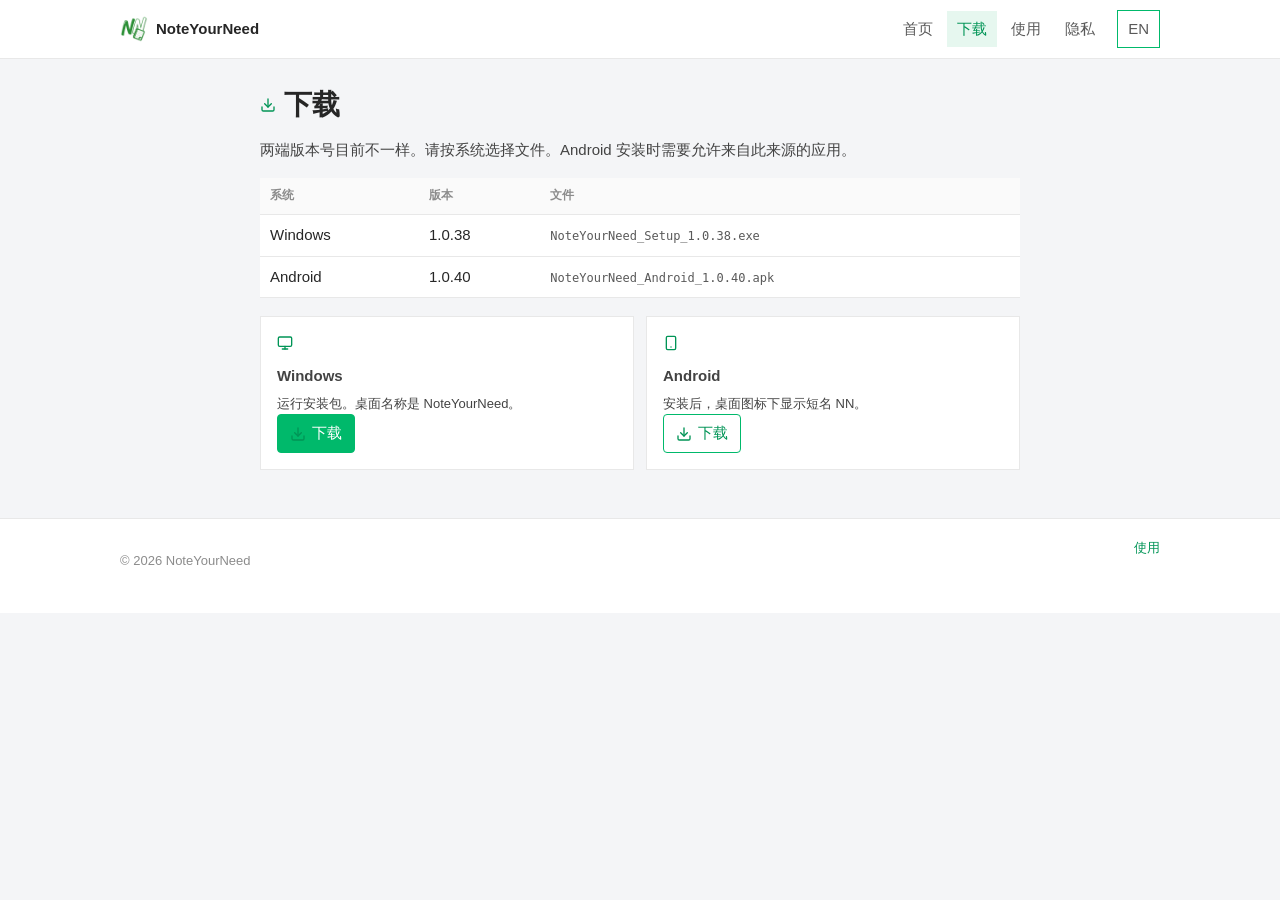
==== html/download.html @ fddf6310 "Publish the NoteYourNeed site." ====
<!DOCTYPE html>
<html lang="zh-Hans">
<head>
  <meta charset="utf-8">
  <meta name="viewport" content="width=device-width, initial-scale=1">
  <title>下载 NoteYourNeed</title>
  <meta name="description" content="下载 NoteYourNeed Windows 1.0.38 安装包或 Android 1.0.40 APK。两端版本号不同。">
  <meta name="robots" content="index, follow">
  <meta name="theme-color" content="#f4f5f7">
  <link rel="canonical" href="download.html">
  <link rel="alternate" hreflang="zh-Hans" href="download.html">
  <link rel="alternate" hreflang="en" href="en-download.html">
  <link rel="alternate" hreflang="x-default" href="download.html">
  <link rel="icon" href="../images/icon.png" type="image/png">
  <meta property="og:title" content="下载 NoteYourNeed">
  <meta property="og:description" content="Windows 1.0.38 与 Android 1.0.40。">
  <meta property="og:image" content="../images/icon.png">
  <meta name="twitter:card" content="summary">
  <link rel="stylesheet" href="../css/style.css">
</head>
<body>
  <a class="skip" href="#main">跳到正文</a>
  <header class="site-header">
    <div class="wrap bar">
      <a class="brand" href="../index.html"><img src="../images/icon.png" width="28" height="28" alt="">NoteYourNeed</a>
      <input class="nav-toggle" type="checkbox" id="nav-toggle">
      <label class="nav-toggle-label" for="nav-toggle">菜单</label>
      <nav class="nav" aria-label="主导航">
        <a href="../index.html">首页</a>
        <a href="download.html" aria-current="page">下载</a>
        <a href="guide.html">使用</a>
        <a href="privacy.html">隐私</a>
        <a class="lang" href="en-download.html" hreflang="en" lang="en">EN</a>
      </nav>
    </div>
  </header>
  <main id="main" class="wrap prose">
    <h1><span class="ico ico-down" aria-hidden="true"></span>下载</h1>
    <p>两端版本号目前不一样。请按系统选择文件。Android 安装时需要允许来自此来源的应用。</p>
    <table>
      <thead>
        <tr><th>系统</th><th>版本</th><th>文件</th></tr>
      </thead>
      <tbody>
        <tr>
          <td>Windows</td>
          <td data-ver="windows">1.0.38</td>
          <td><code data-file="windows">NoteYourNeed_Setup_1.0.38.exe</code></td>
        </tr>
        <tr>
          <td>Android</td>
          <td data-ver="android">1.0.40</td>
          <td><code data-file="android">NoteYourNeed_Android_1.0.40.apk</code></td>
        </tr>
      </tbody>
    </table>
    <ul class="files">
      <li>
        <span class="ico ico-monitor" aria-hidden="true"></span>
        <div>
          <strong>Windows</strong>
          <p>运行安装包。桌面名称是 NoteYourNeed。</p>
        </div>
        <a class="btn" data-download="windows" href="https://pub-40a7fb290d21422a914346f0b0ba2afd.r2.dev/NoteYourNeed_Setup_1.0.38.exe"><span class="ico ico-down" aria-hidden="true"></span>下载</a>
      </li>
      <li>
        <span class="ico ico-phone" aria-hidden="true"></span>
        <div>
          <strong>Android</strong>
          <p>安装后，桌面图标下显示短名 NN。</p>
        </div>
        <a class="btn btn-ghost" data-download="android" href="https://pub-40a7fb290d21422a914346f0b0ba2afd.r2.dev/NoteYourNeed_Android_1.0.40.apk"><span class="ico ico-down" aria-hidden="true"></span>下载</a>
      </li>
    </ul>
  </main>
  <footer class="site-footer">
    <div class="wrap foot">
      <p>© <span data-year>2026</span> NoteYourNeed</p>
      <nav aria-label="页脚"><a href="guide.html">使用</a></nav>
    </div>
  </footer>
  <script src="../js/config.js"></script>
  <script src="../js/main.js"></script>
</body>
</html>
---- css/style.css ----
:root {
  --bg: #f4f5f7;
  --paper: #ffffff;
  --ink: #262626;
  --muted: #8c8c8c;
  --line: #e8e8e8;
  --green: #00b96b;
  --green-dark: #009456;
  --selected: #e6f7ef;
  color-scheme: light;
}

* { box-sizing: border-box; }

html { scroll-behavior: smooth; }

body {
  margin: 0;
  background: var(--bg);
  color: var(--ink);
  font: 15px/1.65 "Segoe UI", "PingFang SC", "Microsoft YaHei", sans-serif;
}

img { display: block; max-width: 100%; }

a { color: var(--green-dark); text-decoration: none; }

a:hover { color: var(--green); }

button, .btn { font: inherit; }

:focus-visible { outline: 2px solid var(--green); outline-offset: 2px; }

.skip {
  position: absolute;
  left: 12px;
  top: -40px;
  background: var(--green-dark);
  color: #fff;
  padding: 6px 10px;
}

.skip:focus { top: 8px; }

.wrap { width: min(1040px, calc(100% - 36px)); margin: 0 auto; }

.site-header {
  position: relative;
  background: var(--paper);
  border-bottom: 1px solid var(--line);
}

.bar {
  display: flex;
  align-items: center;
  justify-content: space-between;
  min-height: 58px;
  gap: 16px;
}

.brand {
  display: flex;
  align-items: center;
  gap: 8px;
  color: var(--ink);
  font-weight: 600;
}

.brand img { width: 28px; height: 28px; border-radius: 6px; }

.nav-toggle { position: absolute; opacity: 0; pointer-events: none; }

.nav-toggle-label { display: none; }

.nav { display: flex; align-items: center; gap: 4px; }

.nav a {
  color: #595959;
  padding: 6px 10px;
}

.nav a[aria-current="page"] {
  color: var(--green-dark);
  background: var(--selected);
}

.lang {
  margin-left: 8px;
  border: 1px solid var(--green);
  color: var(--green-dark);
  padding: 2px 8px;
}

.ico {
  width: 16px;
  height: 16px;
  display: inline-block;
  vertical-align: -3px;
  flex: 0 0 auto;
}

.hero {
  display: flex;
  flex-direction: column;
  gap: 16px;
  padding: 28px 0 8px;
}

.lead {
  display: grid;
  grid-template-columns: minmax(0, 1fr) auto;
  grid-template-areas:
    "title actions"
    "lede fine";
  gap: 8px 32px;
  align-items: end;
  padding-bottom: 8px;
}

.lead h1 { grid-area: title; margin: 0; }

.lead .lede { grid-area: lede; }

.lead .actions { grid-area: actions; margin: 0; align-self: end; }

.lead .fine { grid-area: fine; }

h1, h2, h3 { font-weight: 600; line-height: 1.3; }

h1 { font-size: 28px; margin: 0 0 8px; }

h2 { font-size: 16px; margin: 0 0 12px; }

.lede { margin: 0; color: #595959; max-width: 34em; }

.actions {
  display: flex;
  flex-wrap: wrap;
  gap: 8px;
  justify-content: flex-end;
  margin: 0 0 8px;
}

.btn {
  display: inline-flex;
  align-items: center;
  gap: 6px;
  min-height: 34px;
  padding: 6px 12px;
  border: 1px solid var(--green);
  border-radius: 4px;
  background: var(--green);
  color: #fff;
  cursor: pointer;
}

.btn:hover { background: var(--green-dark); border-color: var(--green-dark); color: #fff; }

.btn-ghost {
  background: var(--paper);
  color: var(--green-dark);
}

.btn-ghost:hover { background: var(--selected); color: var(--green-dark); }

.fine { color: var(--muted); font-size: 13px; margin: 0; text-align: right; }

.file, code {
  font-family: Consolas, "Cascadia Mono", monospace;
  font-size: 12px;
  color: #595959;
}

.desk {
  background: var(--paper);
  border: 1px solid var(--line);
  min-height: 320px;
}

.desk-bar {
  display: flex;
  align-items: center;
  gap: 8px;
  height: 36px;
  padding: 0 12px;
  background: #fafafa;
  color: #8c8c8c;
  font-size: 12px;
  border-bottom: 1px solid var(--line);
}

.desk-bar img { width: 16px; height: 16px; border-radius: 4px; }

.desk-bar span:last-child { margin-left: auto; color: var(--green-dark); }

.note-body {
  display: grid;
  grid-template-columns: 196px 1fr;
  min-height: 284px;
}

.tree { list-style: none; margin: 0; padding: 10px 8px; background: var(--paper); }

.tree ul { list-style: none; margin: 0; padding: 0 0 0 12px; }

.tree-label {
  padding: 8px 8px 2px;
  color: var(--muted);
  font-size: 12px;
}

.tree button {
  width: 100%;
  border: 0;
  border-radius: 4px;
  background: transparent;
  color: var(--ink);
  text-align: left;
  padding: 6px 8px;
  cursor: pointer;
}

.tree button:hover { background: #f5f5f5; }

.tree button[aria-current="true"] {
  background: var(--selected);
  color: var(--green-dark);
}

.sheet {
  padding: 22px 24px 28px;
  background: #f7f8f8;
  color: var(--ink);
  min-height: 284px;
  border-left: 1px solid var(--line);
}

.sheet h3 { margin: 0 0 8px; font-size: 18px; }

.sheet p { margin: 0 0 12px; font-size: 15px; line-height: 1.6; }

.snip {
  max-width: 360px;
  padding: 10px 12px;
  border-left: 3px solid var(--green);
  background: var(--paper);
}

.snip b { display: block; color: var(--green-dark); font-size: 12px; }

.snip p { margin: 4px 0 8px; font-family: Consolas, "Cascadia Mono", monospace; }

.snip .btn { min-height: 28px; }

.block { padding: 28px 0 4px; }

.facts, .files {
  list-style: none;
  margin: 0;
  padding: 0;
  display: grid;
  gap: 12px;
}

.facts { grid-template-columns: repeat(3, 1fr); }

.files { grid-template-columns: 1fr 1fr; }

.facts li, .files li {
  display: block;
  padding: 14px 16px 16px;
  background: var(--paper);
  border: 1px solid var(--line);
}

.facts li { border-top: 3px solid var(--green); }

.facts b, .files strong { display: block; margin: 8px 0 4px; font-weight: 600; }

.facts span, .files p { color: #595959; font-size: 13px; margin: 0; }

.facts .ico, .files .ico, .desk-bar .ico, .prose h1 .ico { color: var(--green-dark); }

.site-footer {
  margin-top: 36px;
  padding: 18px 0 28px;
  background: var(--paper);
  border-top: 1px solid var(--line);
  color: var(--muted);
  font-size: 13px;
}

.foot { display: flex; justify-content: space-between; gap: 12px; flex-wrap: wrap; }

.foot nav { display: flex; gap: 14px; }

.prose {
  width: min(760px, calc(100% - 36px));
  margin: 20px auto 0;
  padding: 8px 0 12px;
}

.prose h1 { display: flex; align-items: center; gap: 8px; }

.prose p, .prose li { color: #434343; }

table { width: 100%; border-collapse: collapse; margin: 12px 0 18px; background: var(--paper); }

th, td {
  text-align: left;
  padding: 8px 10px;
  border-bottom: 1px solid var(--line);
  vertical-align: top;
}

th { color: var(--muted); font-size: 12px; font-weight: 600; background: #fafafa; }

.codes { display: flex; gap: 16px; flex-wrap: wrap; margin: 12px 0 20px; }

.codes figure {
  margin: 0;
  padding: 8px;
  background: var(--paper);
  border: 1px solid var(--line);
}

.codes figcaption { color: var(--muted); font-size: 13px; margin-bottom: 6px; }

.codes img { width: 120px; height: 120px; background: #fff; }

.is-done { color: var(--green-dark) !important; }

@media (max-width: 800px) {
  .lead, .note-body, .facts, .files { grid-template-columns: 1fr; }

  .lead { grid-template-areas: "title" "lede" "actions" "fine"; }

  .fine, .actions { text-align: left; justify-content: flex-start; }

  .nav-toggle-label {
    display: inline-flex;
    width: 34px;
    height: 34px;
    align-items: center;
    justify-content: center;
    border: 1px solid var(--line);
    color: transparent;
    background: var(--paper);
    font-size: 0;
  }

  .nav-toggle-label::before {
    content: "";
    width: 16px;
    height: 16px;
    background: url("data:image/svg+xml,%3Csvg xmlns='http://www.w3.org/2000/svg' viewBox='0 0 24 24' fill='none' stroke='%23262626' stroke-width='2' stroke-linecap='round'%3E%3Cpath d='M4 5h16'/%3E%3Cpath d='M4 12h16'/%3E%3Cpath d='M4 19h16'/%3E%3C/svg%3E") center / contain no-repeat;
  }

  .nav {
    display: none;
    position: absolute;
    left: 0;
    right: 0;
    top: 58px;
    z-index: 3;
    flex-direction: column;
    align-items: flex-start;
    padding: 8px 16px 14px;
    background: var(--paper);
    border-bottom: 1px solid var(--line);
  }

  .nav-toggle:checked ~ .nav { display: flex; }
}

@media (prefers-reduced-motion: reduce) {
  html { scroll-behavior: auto; }
}
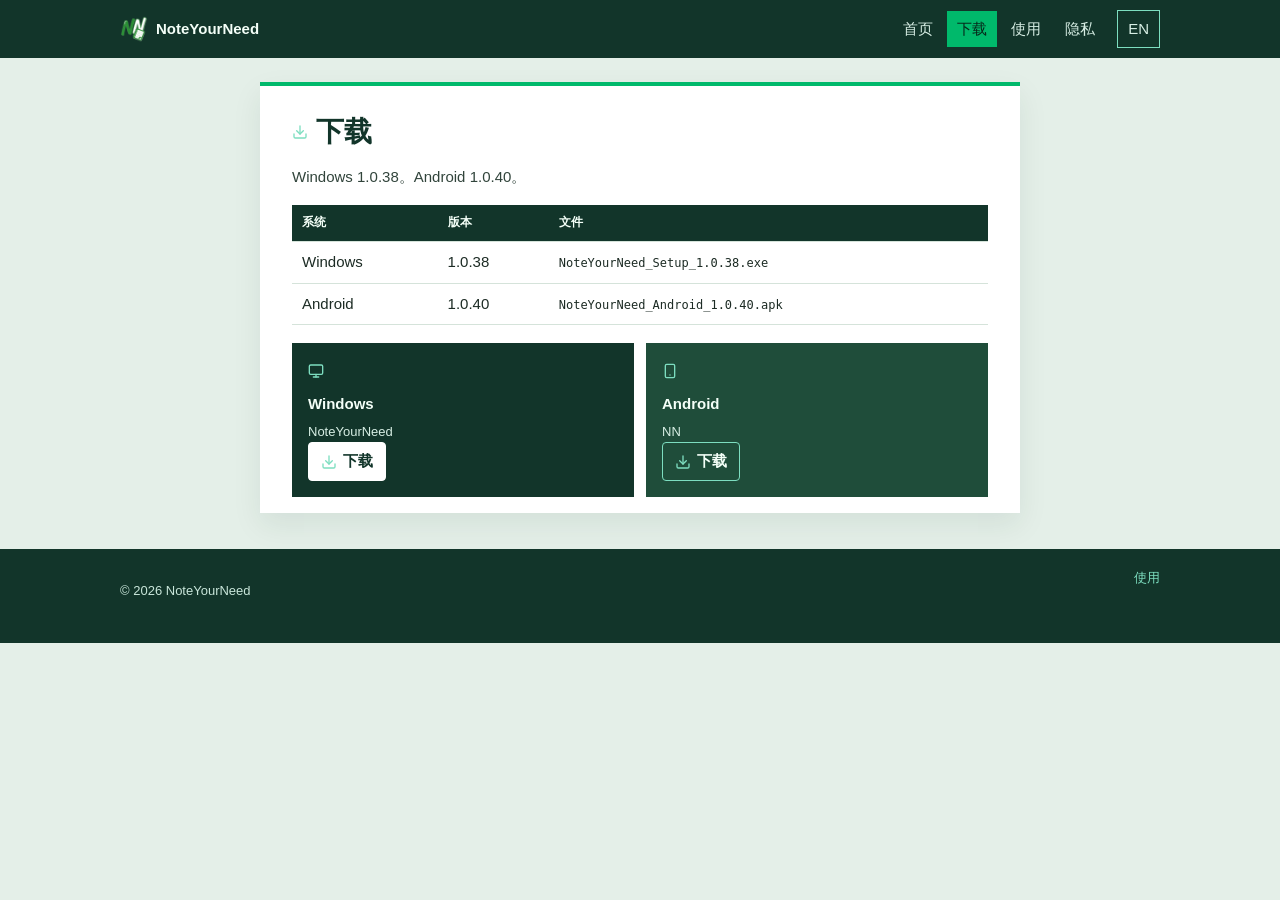
==== commit c8bdb95a: "feat(site): 改用深绿主题并同步应用文案 将页头与首屏改为墨绿配色，并更新主题色与清单颜色。 中英文页面文案改为与应用内提示一致，同时去掉复制成功的按钮反馈。" ====
--- a/html/download.html
+++ b/html/download.html
@@ -6,7 +6,7 @@
   <title>下载 NoteYourNeed</title>
   <meta name="description" content="下载 NoteYourNeed Windows 1.0.38 安装包或 Android 1.0.40 APK。两端版本号不同。">
   <meta name="robots" content="index, follow">
-  <meta name="theme-color" content="#f4f5f7">
+  <meta name="theme-color" content="#12352a">
   <link rel="canonical" href="download.html">
   <link rel="alternate" hreflang="zh-Hans" href="download.html">
   <link rel="alternate" hreflang="en" href="en-download.html">
@@ -36,7 +36,7 @@
   </header>
   <main id="main" class="wrap prose">
     <h1><span class="ico ico-down" aria-hidden="true"></span>下载</h1>
-    <p>两端版本号目前不一样。请按系统选择文件。Android 安装时需要允许来自此来源的应用。</p>
+    <p>Windows <span data-ver="windows">1.0.38</span>。Android <span data-ver="android">1.0.40</span>。</p>
     <table>
       <thead>
         <tr><th>系统</th><th>版本</th><th>文件</th></tr>
@@ -59,7 +59,7 @@
         <span class="ico ico-monitor" aria-hidden="true"></span>
         <div>
           <strong>Windows</strong>
-          <p>运行安装包。桌面名称是 NoteYourNeed。</p>
+          <p>NoteYourNeed</p>
         </div>
         <a class="btn" data-download="windows" href="https://pub-40a7fb290d21422a914346f0b0ba2afd.r2.dev/NoteYourNeed_Setup_1.0.38.exe"><span class="ico ico-down" aria-hidden="true"></span>下载</a>
       </li>
@@ -67,7 +67,7 @@
         <span class="ico ico-phone" aria-hidden="true"></span>
         <div>
           <strong>Android</strong>
-          <p>安装后，桌面图标下显示短名 NN。</p>
+          <p>NN</p>
         </div>
         <a class="btn btn-ghost" data-download="android" href="https://pub-40a7fb290d21422a914346f0b0ba2afd.r2.dev/NoteYourNeed_Android_1.0.40.apk"><span class="ico ico-down" aria-hidden="true"></span>下载</a>
       </li>
--- a/css/style.css
+++ b/css/style.css
@@ -1,12 +1,13 @@
 :root {
-  --bg: #f4f5f7;
+  --bg: #e4efe8;
+  --ink-green: #12352a;
+  --green: #00b96b;
+  --green-dark: #067a48;
   --paper: #ffffff;
-  --ink: #262626;
-  --muted: #8c8c8c;
-  --line: #e8e8e8;
-  --green: #00b96b;
-  --green-dark: #009456;
-  --selected: #e6f7ef;
+  --ink: #1c2b24;
+  --muted: #5f7368;
+  --line: #d5e3da;
+  --sand: #f3e6cf;
   color-scheme: light;
 }
 
@@ -23,7 +24,7 @@
 
 img { display: block; max-width: 100%; }
 
-a { color: var(--green-dark); text-decoration: none; }
+a { color: #0c6b45; text-decoration: none; }
 
 a:hover { color: var(--green); }
 
@@ -35,7 +36,7 @@
   position: absolute;
   left: 12px;
   top: -40px;
-  background: var(--green-dark);
+  background: var(--green);
   color: #fff;
   padding: 6px 10px;
 }
@@ -46,8 +47,7 @@
 
 .site-header {
   position: relative;
-  background: var(--paper);
-  border-bottom: 1px solid var(--line);
+  background: var(--ink-green);
 }
 
 .bar {
@@ -62,7 +62,7 @@
   display: flex;
   align-items: center;
   gap: 8px;
-  color: var(--ink);
+  color: #f4fff8;
   font-weight: 600;
 }
 
@@ -74,22 +74,21 @@
 
 .nav { display: flex; align-items: center; gap: 4px; }
 
-.nav a {
-  color: #595959;
-  padding: 6px 10px;
-}
+.nav a { color: #d7eee4; padding: 6px 10px; }
 
 .nav a[aria-current="page"] {
-  color: var(--green-dark);
-  background: var(--selected);
+  color: #06281a;
+  background: var(--green);
 }
 
 .lang {
   margin-left: 8px;
-  border: 1px solid var(--green);
-  color: var(--green-dark);
+  border: 1px solid #7ddec0;
+  color: #d8ffef;
   padding: 2px 8px;
 }
+
+.lang:hover { color: #fff; }
 
 .ico {
   width: 16px;
@@ -102,11 +101,12 @@
 .hero {
   display: flex;
   flex-direction: column;
-  gap: 16px;
-  padding: 28px 0 8px;
+  gap: 18px;
+  padding: 0 0 8px;
 }
 
 .lead {
+  position: relative;
   display: grid;
   grid-template-columns: minmax(0, 1fr) auto;
   grid-template-areas:
@@ -114,24 +114,39 @@
     "lede fine";
   gap: 8px 32px;
   align-items: end;
-  padding-bottom: 8px;
-}
-
-.lead h1 { grid-area: title; margin: 0; }
-
-.lead .lede { grid-area: lede; }
+  padding: 28px 0 26px;
+  color: #f4fff8;
+}
+
+.lead::before {
+  content: "";
+  position: absolute;
+  z-index: -1;
+  left: 50%;
+  top: 0;
+  bottom: 0;
+  width: 100vw;
+  transform: translateX(-50%);
+  background:
+    radial-gradient(520px 180px at 90% 0%, rgba(0, 185, 107, 0.35), transparent 70%),
+    var(--ink-green);
+}
+
+.lead h1 { grid-area: title; margin: 0; font-size: 34px; }
+
+.lead .lede { grid-area: lede; color: #c9e6da; }
 
 .lead .actions { grid-area: actions; margin: 0; align-self: end; }
 
-.lead .fine { grid-area: fine; }
+.lead .fine { grid-area: fine; color: #9ecfb9; }
 
 h1, h2, h3 { font-weight: 600; line-height: 1.3; }
 
 h1 { font-size: 28px; margin: 0 0 8px; }
 
-h2 { font-size: 16px; margin: 0 0 12px; }
-
-.lede { margin: 0; color: #595959; max-width: 34em; }
+h2 { font-size: 16px; margin: 0 0 12px; color: var(--ink-green); }
+
+.lede { margin: 0; max-width: 34em; }
 
 .actions {
   display: flex;
@@ -150,31 +165,38 @@
   border: 1px solid var(--green);
   border-radius: 4px;
   background: var(--green);
-  color: #fff;
+  color: #06281a;
+  font-weight: 650;
   cursor: pointer;
 }
 
-.btn:hover { background: var(--green-dark); border-color: var(--green-dark); color: #fff; }
+.btn:hover { background: #14c97a; border-color: #14c97a; color: #06281a; }
 
 .btn-ghost {
-  background: var(--paper);
+  background: transparent;
   color: var(--green-dark);
-}
-
-.btn-ghost:hover { background: var(--selected); color: var(--green-dark); }
+  border-color: var(--green-dark);
+}
+
+.hero .btn-ghost {
+  color: #f4fff8;
+  border-color: rgba(244, 255, 248, 0.55);
+}
+
+.btn-ghost:hover { background: rgba(255, 255, 255, 0.08); color: #fff; }
 
 .fine { color: var(--muted); font-size: 13px; margin: 0; text-align: right; }
 
 .file, code {
   font-family: Consolas, "Cascadia Mono", monospace;
   font-size: 12px;
-  color: #595959;
 }
 
 .desk {
   background: var(--paper);
-  border: 1px solid var(--line);
+  border: 1px solid #c9d9cf;
   min-height: 320px;
+  box-shadow: 0 18px 40px rgba(18, 53, 42, 0.14);
 }
 
 .desk-bar {
@@ -183,15 +205,14 @@
   gap: 8px;
   height: 36px;
   padding: 0 12px;
-  background: #fafafa;
-  color: #8c8c8c;
+  background: #0f2c23;
+  color: #c9e6da;
   font-size: 12px;
-  border-bottom: 1px solid var(--line);
 }
 
 .desk-bar img { width: 16px; height: 16px; border-radius: 4px; }
 
-.desk-bar span:last-child { margin-left: auto; color: var(--green-dark); }
+.desk-bar span:last-child { margin-left: auto; color: #7ddec0; }
 
 .note-body {
   display: grid;
@@ -199,13 +220,18 @@
   min-height: 284px;
 }
 
-.tree { list-style: none; margin: 0; padding: 10px 8px; background: var(--paper); }
+.tree {
+  list-style: none;
+  margin: 0;
+  padding: 10px 8px;
+  background: #16382c;
+}
 
 .tree ul { list-style: none; margin: 0; padding: 0 0 0 12px; }
 
 .tree-label {
   padding: 8px 8px 2px;
-  color: var(--muted);
+  color: #8fbfaa;
   font-size: 12px;
 }
 
@@ -214,36 +240,36 @@
   border: 0;
   border-radius: 4px;
   background: transparent;
-  color: var(--ink);
+  color: #e7f6ee;
   text-align: left;
   padding: 6px 8px;
   cursor: pointer;
 }
 
-.tree button:hover { background: #f5f5f5; }
+.tree button:hover { background: rgba(255, 255, 255, 0.06); }
 
 .tree button[aria-current="true"] {
-  background: var(--selected);
-  color: var(--green-dark);
+  background: var(--green);
+  color: #06281a;
 }
 
 .sheet {
   padding: 22px 24px 28px;
-  background: #f7f8f8;
+  background: #fff;
   color: var(--ink);
   min-height: 284px;
-  border-left: 1px solid var(--line);
-}
-
-.sheet h3 { margin: 0 0 8px; font-size: 18px; }
+}
+
+.sheet h3 { margin: 8px 0 8px; font-size: 18px; }
 
 .sheet p { margin: 0 0 12px; font-size: 15px; line-height: 1.6; }
 
 .snip {
   max-width: 360px;
   padding: 10px 12px;
+  background: #fff;
   border-left: 3px solid var(--green);
-  background: var(--paper);
+  box-shadow: 0 8px 18px rgba(18, 53, 42, 0.08);
 }
 
 .snip b { display: block; color: var(--green-dark); font-size: 12px; }
@@ -268,43 +294,76 @@
 
 .facts li, .files li {
   display: block;
-  padding: 14px 16px 16px;
-  background: var(--paper);
-  border: 1px solid var(--line);
-}
-
-.facts li { border-top: 3px solid var(--green); }
+  padding: 16px;
+  border: 0;
+}
+
+.facts li:nth-child(1),
+.files li:nth-child(1) {
+  background: var(--ink-green);
+  color: #f4fff8;
+}
+
+.facts li:nth-child(2) { background: #fff; color: var(--ink); }
+
+.facts li:nth-child(3),
+.files li:nth-child(2) { background: #1f4d3a; color: #f4fff8; }
 
 .facts b, .files strong { display: block; margin: 8px 0 4px; font-weight: 600; }
 
-.facts span, .files p { color: #595959; font-size: 13px; margin: 0; }
-
-.facts .ico, .files .ico, .desk-bar .ico, .prose h1 .ico { color: var(--green-dark); }
+.facts span, .files p { font-size: 13px; margin: 0; }
+
+.facts li:nth-child(1) span,
+.facts li:nth-child(3) span,
+.files li p,
+.files li .file { color: #d7eee4; }
+
+.facts li:nth-child(2) span { color: #595959; }
+
+.facts .ico, .files .ico, .desk-bar .ico, .prose h1 .ico { color: #7ddec0; }
+
+.facts li:nth-child(2) .ico { color: var(--green-dark); }
+
+.files li:nth-child(1) .btn {
+  background: #fff;
+  border-color: #fff;
+  color: var(--ink-green);
+}
+
+.files li:nth-child(2) .btn {
+  background: transparent;
+  border-color: #7ddec0;
+  color: #f4fff8;
+}
 
 .site-footer {
   margin-top: 36px;
   padding: 18px 0 28px;
-  background: var(--paper);
-  border-top: 1px solid var(--line);
-  color: var(--muted);
+  background: var(--ink-green);
+  color: #c9e6da;
   font-size: 13px;
 }
 
 .foot { display: flex; justify-content: space-between; gap: 12px; flex-wrap: wrap; }
+
+.foot a { color: #7ddec0; }
 
 .foot nav { display: flex; gap: 14px; }
 
 .prose {
   width: min(760px, calc(100% - 36px));
-  margin: 20px auto 0;
-  padding: 8px 0 12px;
-}
-
-.prose h1 { display: flex; align-items: center; gap: 8px; }
-
-.prose p, .prose li { color: #434343; }
-
-table { width: 100%; border-collapse: collapse; margin: 12px 0 18px; background: var(--paper); }
+  margin: 24px auto 8px;
+  padding: 28px 32px 16px;
+  background: var(--paper);
+  border-top: 4px solid var(--green);
+  box-shadow: 0 12px 28px rgba(18, 53, 42, 0.08);
+}
+
+.prose h1 { display: flex; align-items: center; gap: 8px; color: var(--ink-green); }
+
+.prose p, .prose li { color: #31443b; }
+
+table { width: 100%; border-collapse: collapse; margin: 12px 0 18px; }
 
 th, td {
   text-align: left;
@@ -313,22 +372,20 @@
   vertical-align: top;
 }
 
-th { color: var(--muted); font-size: 12px; font-weight: 600; background: #fafafa; }
+th { color: #f4fff8; font-size: 12px; font-weight: 600; background: var(--ink-green); }
 
 .codes { display: flex; gap: 16px; flex-wrap: wrap; margin: 12px 0 20px; }
 
 .codes figure {
   margin: 0;
   padding: 8px;
-  background: var(--paper);
-  border: 1px solid var(--line);
+  background: #fff;
+  border-top: 3px solid var(--green);
 }
 
 .codes figcaption { color: var(--muted); font-size: 13px; margin-bottom: 6px; }
 
 .codes img { width: 120px; height: 120px; background: #fff; }
-
-.is-done { color: var(--green-dark) !important; }
 
 @media (max-width: 800px) {
   .lead, .note-body, .facts, .files { grid-template-columns: 1fr; }
@@ -343,9 +400,9 @@
     height: 34px;
     align-items: center;
     justify-content: center;
-    border: 1px solid var(--line);
+    border: 1px solid rgba(255, 255, 255, 0.25);
     color: transparent;
-    background: var(--paper);
+    background: transparent;
     font-size: 0;
   }
 
@@ -353,7 +410,7 @@
     content: "";
     width: 16px;
     height: 16px;
-    background: url("data:image/svg+xml,%3Csvg xmlns='http://www.w3.org/2000/svg' viewBox='0 0 24 24' fill='none' stroke='%23262626' stroke-width='2' stroke-linecap='round'%3E%3Cpath d='M4 5h16'/%3E%3Cpath d='M4 12h16'/%3E%3Cpath d='M4 19h16'/%3E%3C/svg%3E") center / contain no-repeat;
+    background: url("data:image/svg+xml,%3Csvg xmlns='http://www.w3.org/2000/svg' viewBox='0 0 24 24' fill='none' stroke='%23f4fff8' stroke-width='2' stroke-linecap='round'%3E%3Cpath d='M4 5h16'/%3E%3Cpath d='M4 12h16'/%3E%3Cpath d='M4 19h16'/%3E%3C/svg%3E") center / contain no-repeat;
   }
 
   .nav {
@@ -366,8 +423,7 @@
     flex-direction: column;
     align-items: flex-start;
     padding: 8px 16px 14px;
-    background: var(--paper);
-    border-bottom: 1px solid var(--line);
+    background: var(--ink-green);
   }
 
   .nav-toggle:checked ~ .nav { display: flex; }
